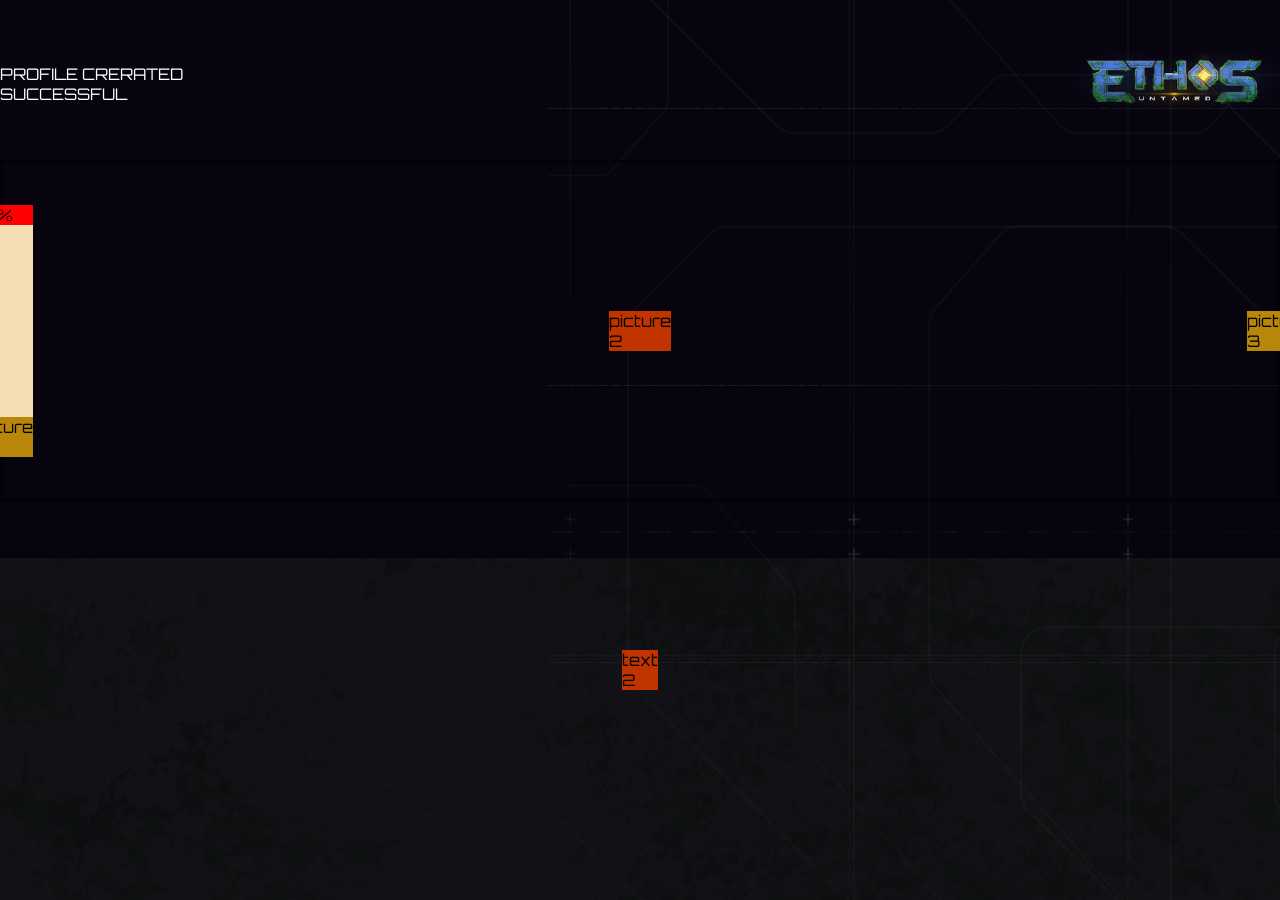
==== mine.html @ 4f8511f3 "brief 2" ====
<!DOCTYPE html>
<html lang="en">
<html lang="en">
<link rel="stylesheet" href="style.css">

<head>
    <meta charset="UTF-8">
    <meta name="viewport" content="width=device-width, initial-scale=1.0">
    <title>Document</title>
</head>

<body>
    <div class="princdiv">
        <div class="heaad">
            <div class="headtext">PROFILE CRERATED SUCCESSFUL</div>
            <div class="logoo"><img src="./assets/img/logo transparent 1 (1).png" alt="nothing">
            </div>
        </div>

        <div class="headdiv">
            <div class="level" style="background-color: wheat;">
                <div class="picture11" style="background-color: red;">80%</div>
                <div class="picture22" style="background-color: rgb(193, 52, 0);">
                    <p id="bor"></p>
                </div>
                <div class="picture33" style="background-color: darkgoldenrod;">picture 3</div>
            </div>
            <div class="picture2" style="background-color: rgb(193, 52, 0);">picture 2</div>
            <div class="picture3" style="background-color: darkgoldenrod;">picture 3</div>
        </div>

        <div class="divhead">
            <div class="textdiv1" style="background-color: red;">text 1</div>
            <div class="textdiv2" style="background-color: rgb(193, 52, 0);">text 2</div>
            <div class="textdiv3" style="background-color: darkgoldenrod;">text 3</div>
        </div>

    </div>

    <style>
        .heaad {
            display: flex;
            height: 10rem;
            justify-content: center;
            align-items: center;
            gap: 48rem;
            position: relative;
        }
    </style>
    <style>
        .level {
            display: flex;
            flex-direction: column;
            gap: 6rem;
            position: relative;
        }
    </style>

    <style>
        .headdiv {
            display: flex;
            justify-content: center;
            height: 21rem;
            align-items: center;
            gap: 36rem;
            border: double;
        }
    </style>
    <style>
        .divhead {
            display: flex;
            justify-content: center;
            align-items: center;
            height: 21rem;
            gap: 40rem;
        }
    </style>
    <style>
        .picture1 {}
    </style>
    <style>
        .picture1 {}
    </style>
    <style>
        .picture1 {}
    </style>

    <style>
        .textdiv1 {}
    </style>
    <style>
        .textdiv1 {}
    </style>
    <style>
        .textdiv1 {}
    </style>

    <style>
        .headtext {
            display: flex;
            justify-content: center;
            width: 22rem;
            height: 2rem;
            color: white;
        }
    </style>


    <style>
        .logoo {
            display: flex;
            height: auto;
            width: 269px;
            justify-content: center;
        }
    </style>

</body>

</html>
---- style.css ----
:root {
    --body: #07040F;
    --text: #FFBD3B;
    --text-secondary: #1d85c7;
    --text-alt: #bebebe;
    --content: #1e1e1e;
    --bg-alt: #212121;
    --sidebar: #272727;
    --border: #434343;
    --text-green: #00ce79;
    --purple: #ab23ff;
    --input: #303030
}

@font-face {
    font-family: Orbitron;
    src: url(assets/Orbitron-VariableFont_wght.ttf) format('truetype')
}

@font-face {
    font-family: 'Blender Pro';
    src: url(assets/BLENDERPRO-BOLD.TTF) format('truetype')
}

* {
    margin: 0;
    padding: 0
}

html {
    margin: 0 !important;
    overflow: auto !important;
    scroll-behavior: smooth
}

body {
    font-family: Orbitron;
    background-color: var(--body);
    overflow-x: hidden;
    overflow-y: hidden;
    -webkit-font-smoothing: antialiased;
    -moz-osx-font-smoothing: grayscale;
    align-items: center
}

img {
    max-width: 100%;
    height: auto
}

.column {
    display: flex;
    flex-direction: column
}

li {
    list-style: none
}

a {
    text-decoration: none;
    font-family: Hacen
}

h1,
h2,
h3,
h4,
h5,
h6 {
    font-family: Orbitron;
    color: var(--text);
    margin: 0
}

p {
    font-family: Orbitron;
    font-style: normal;
    font-weight: 400;
    line-height: 150%;
    font-size: 1rem;
    color: #778b9e
}

.hero {
    background: url('assets/img/Vector\ 1\ \(6\).svg') no-repeat center, url('assets/img/Group\ 361.png') no-repeat center;
    position: relative;
    width: 100%;
    height: 100vh;
    display: flex;
    align-items: center;
    justify-content: center;
    flex-direction: column;
    gap: 2rem
}

.hero-logo {
    width: 53.5rem;
    height: auto
}

.hero-socials {
    position: absolute;
    display: flex;
    gap: 1rem;
    flex-direction: column;
    left: 6%;
    align-items: center
}

.hero-socials>p {
    writing-mode: vertical-rl;
    text-orientation: mixed;
    color: rgba(255, 255, 255, .8);
    text-align: center;
    font-size: 18.471px;
    font-style: normal;
    font-weight: 400;
    line-height: normal;
    text-transform: uppercase
}

.hero-text>p {
    writing-mode: vertical-rl;
    text-orientation: mixed;
    color: rgba(255, 255, 255, .8);
    text-align: center;
    font-family: Orbitron;
    font-size: 11px;
    font-style: normal;
    font-weight: 600;
    line-height: normal;
    position: absolute;
    top: 9%;
    right: 5%
}

.hero-slogan {
    color: #fff;
    font-family: Orbitron;
    font-size: 24px;
    font-style: normal;
    font-weight: 500;
    line-height: normal;
    text-transform: uppercase;
    position: absolute;
    top: 53%
}

.logo-container {
    display: flex;
    flex-direction: column;
    align-items: center
}

.hero-play-button {
    width: 7.594rem;
    height: 5.031rem;
    background-color: transparent;
    border: 0 solid;
    background-image: url("assets/img/Group\ 361\ \(1\).svg");
    background-repeat: no-repeat;
    z-index: 2;
    background-size: contain;
    clip-path: polygon(0 0, 88.5% 0, 100% 16%, 100% 100%, 11% 100%, 0 83%)
}

.hero-play-button:hover {
    background-color: #778b9e
}

.call-to-action {
    display: flex;
    align-items: center;
    gap: 2rem
}

.cta-button {
    width: 134px;
    height: 49px;
    background: rgba(0, 0, 0, .4);
    color: rgba(255, 255, 255, .82);
    text-align: center;
    font-family: Orbitron;
    font-size: 8.6px;
    font-style: normal;
    font-weight: 800;
    position: relative;
    line-height: normal;
    letter-spacing: .688px;
    text-transform: uppercase;
    z-index: 2;
    border: .5px solid rgba(255, 255, 255, .22)
}

.cta-button::before {
    content: "";
    position: absolute;
    display: inline-block;
    width: 5px;
    height: 5px;
    background-color: rgba(255, 255, 255, .58);
    top: -3%;
    left: -2%
}

.cta-button::after {
    content: "";
    position: absolute;
    display: inline-block;
    width: 5px;
    height: 5px;
    background-color: rgba(255, 255, 255, .58);
    bottom: -3%;
    right: -2%;
    transition: 1s ease-in
}

.cta-button:hover {
    background-color: rgba(217, 217, 217, .21)
}

nav {
    width: 100%;
    height: 73px;
    background-color: rgba(0, 0, 0, .44);
    display: flex;
    align-items: center;
    justify-content: center
}

.nav-ul {
    display: flex;
    width: 90%;
    align-items: center;
    justify-content: space-between;
    color: #fff
}

.nav-links>a {
    color: #fff;
    text-align: right;
    font-family: Orbitron;
    font-size: 11px;
    font-style: normal;
    font-weight: 700;
    line-height: normal;
    letter-spacing: 1.1px;
    text-transform: uppercase
}

.footer-hr {
    width: 100%;
    color: #fff;
    background-color: #fff;
    height: .3px;
    border: none
}

footer {
    width: 100%;
    height: 17.5rem;
    background-color: #07040f;
    display: flex;
    flex-direction: column;
    align-items: center;
    justify-content: center;
    margin-top: 4rem
}

.up-footer {
    display: flex;
    width: 100%;
    flex-direction: column;
    height: 11.063rem;
    align-items: center;
    justify-content: center;
    gap: 1.875rem
}

.stores-wrapper {
    width: 100%;
    display: flex;
    align-items: center;
    justify-content: center;
    gap: 50px;
    flex-wrap: wrap
}

.sub-footer {
    width: 100%;
    height: 5rem;
    display: flex;
    align-items: center;
    justify-content: space-around
}

.terms-socials {
    display: flex;
    align-items: center;
    justify-content: space-around;
    gap: 5rem
}

.rights {
    color: #fff;
    text-align: center;
    font-family: "Blender Pro";
    font-size: 12px;
    font-style: normal;
    font-weight: 700;
    line-height: normal;
    text-transform: uppercase
}

.terms>ul {
    display: flex;
    align-items: center;
    gap: 5rem
}

.terms>ul>li {
    color: #fff;
    text-align: center;
    font-family: "Blender Pro";
    font-size: 12px;
    font-style: normal;
    font-weight: 700;
    line-height: normal;
    text-transform: uppercase
}

.socials {
    display: flex;
    align-items: center;
    gap: 2rem
}

.footer-desc {
    display: flex;
    align-items: center;
    justify-content: center;
    width: 90%
}

.footer-desc>p {
    color: #fff;
    width: 90%;
    text-align: center;
    font-family: "Blender Pro";
    font-size: 8px;
    font-style: normal;
    font-weight: 700;
    line-height: normal;
    text-transform: uppercase
}

.story-wrapper {
    display: flex;
    flex-direction: column;
    width: 100%;
    align-items: center;
    height: 100vh;
    justify-content: space-around;
    background-image: url('assets/img/Group\ 365\ \(1\).png');
    background-repeat: no-repeat;
    background-size: 100% 150%;
    object-fit: contain
}

.story-cointainer {
    display: flex;
    width: 90%;
    align-items: center;
    justify-content: space-around
}

.story-column {
    display: flex;
    flex-direction: column;
    align-items: flex-start
}

.story-content {
    margin-left: 2rem;
    display: flex;
    flex-direction: column;
    width: 25.688rem;
    height: 16.625rem;
    margin-top: 2rem;
    gap: 1rem
}

.story-title>h1 {
    color: #fff;
    text-align: center;
    font-family: Orbitron;
    font-size: 48px;
    font-style: normal;
    font-weight: 400;
    line-height: normal;
    letter-spacing: 3.84px;
    text-transform: uppercase
}

.story-slider {
    width: 34.375rem
}

.swiper-slide {
    display: flex;
    justify-content: center;
}

.story-slogan {
    position: relative
}

.story-pagination {
    color: #537dd8;
    font-family: "Blender Pro";
    font-size: 13px;
    font-style: normal;
    font-weight: 700;
    line-height: normal;
    text-transform: uppercase
}

.story-pagination::before {
    content: "";
    width: 6px;
    height: 6px;
    background-color: #537dd8;
    display: inline-block;
    margin-right: .3rem;
    margin-bottom: .09rem
}

mark {
    background-color: #537dd8;
    color: #fff
}

.story-slogan>svg {
    position: absolute;
    right: 0;
    bottom: 0
}

.story-slogan>h2 {
    width: 16.813rem;
    color: #fff;
    font-family: "Blender Pro";
    font-size: 20px;
    font-style: normal;
    font-weight: 700;
    line-height: normal;
    text-transform: uppercase
}

.story-p {
    color: #fff;
    font-family: Orbitron;
    font-size: 12px;
    font-style: normal;
    font-weight: 700;
    line-height: 189%;
    text-transform: capitalize
}

.story-button {
    position: relative;
    width: 134px;
    height: 49px;
    background: rgba(83, 125, 216, .12);
    color: rgba(255, 255, 255, .82);
    text-align: center;
    font-family: Orbitron;
    font-size: 8.5px;
    font-style: normal;
    font-weight: 800;
    line-height: normal;
    letter-spacing: .68px;
    border: none;
    text-transform: uppercase
}

.story-button::before {
    content: "";
    position: absolute;
    display: inline-block;
    width: 5px;
    height: 5px;
    background-color: rgba(255, 255, 255, .58);
    top: -3%;
    left: -2%
}

.story-button::after {
    content: "";
    position: absolute;
    display: inline-block;
    width: 5px;
    height: 5px;
    background-color: rgba(255, 255, 255, .58);
    bottom: -3%;
    right: -2%;
    transition: 1s ease-in
}

.story-button:hover {
    background-color: rgba(83, 125, 216, .25)
}

.story-character {
    width: auto;
    height: auto
}

.teaser-wrapper {
    height: 26.313rem;
    width: 100%;
    display: flex;
    align-items: center;
    justify-content: center;
    background-image: url('assets/img/Frame\ 1\ \(3\).png');
    background-repeat: no-repeat;
    background-size: 100% 100%;
    object-fit: contain
}

.teaser-container {
    display: flex;
    flex-direction: column;
    align-items: center;
    justify-content: center;
    gap: 1rem
}

.teaser-cta>p {
    color: rgba(255, 255, 255, .83);
    font-size: 32px;
    font-style: normal;
    font-weight: 400;
    line-height: normal;
    letter-spacing: 5.76px;
    text-transform: uppercase;
    width: 34.625rem;
    height: auto;
    --s: 20px;
    --t: 1px;
    --g: 10px;
    padding: calc(var(--g) + var(--t));
    outline: var(--t) solid #fff;
    outline-offset: calc(-1*var(--t));
    mask: conic-gradient(at var(--s) var(--s), #0000 75%, #000 0) 0 0/calc(100% - var(--s)) calc(100% - var(--s)), linear-gradient(#000 0 0) content-box;
    transition: .4s
}

.news-papper-wrraper {
    height: 329px;
    width: 100%;
    display: flex;
    align-items: center;
    justify-content: center;
    background-image: url('assets/img/Rectangle\ 117.png');
    background-repeat: no-repeat;
    background-size: 100% 100%;
    object-fit: contain
}

.news-papper-title {
    color: #fff;
    width: 501px;
    text-align: center;
    font-family: Orbitron;
    font-size: 32px;
    font-style: normal;
    font-weight: 700;
    line-height: 120%
}

.profile-setup-wrraper {
    display: flex;
    flex-direction: column;
    align-items: center;
    height: 1198px;
    gap: 106px
}

.profile-setup-cta {
    width: 973.22px;
    margin-top: 88px
}

.profile-setup-cta>p {
    color: rgba(255, 255, 255, .83);
    text-align: center;
    font-family: Orbitron;
    font-size: 30.508px;
    font-style: normal;
    font-weight: 400;
    line-height: normal;
    letter-spacing: 5.492px;
    text-transform: uppercase
}

.profile-setup-cta>p>span {
    color: #fff;
    font-size: 30.508px;
    font-style: normal;
    font-weight: 400;
    line-height: normal;
    letter-spacing: 5.492px;
    text-transform: uppercase;
    background-color: rgba(255, 234, 49, .51)
}

.profile-setup-container {
    display: flex;
    flex-direction: column;
    align-items: flex-start;
    width: 1309px;
    height: 819px
}

.profile-setup-cta::before {
    display: inline-block;
    content: url('assets/img/Group\ 371.png');
    transform: translateY(-1rem) translateX(5%)
}

.profile-setup-cta::after {
    display: inline-block;
    content: url('assets/img/Group\ 371.png');
    transform: translateY(1rem) translateX(5%)
}

.profile-setup-title>h1 {
    width: 553px;
    color: #fff;
    font-family: Orbitron;
    font-size: 40px;
    font-style: normal;
    font-weight: 400;
    line-height: normal;
    text-transform: uppercase
}

.profile-setup-slogan>h1 {
    color: #fff;
    margin-left: 2rem;
    margin-top: .5rem;
    font-family: Orbitron;
    font-size: 14px;
    font-style: normal;
    font-weight: 400;
    line-height: normal;
    text-transform: uppercase
}

.profile-setup-slogan>h1>span {
    color: #000;
    font-size: 14px;
    font-style: normal;
    font-weight: 700;
    line-height: normal;
    text-transform: uppercase;
    background-color: rgba(255, 234, 49, 1);
    clip-path: polygon(0 0, 97% 0, 100% 20%, 100% 100%, 0 100%)
}

.profile-setup-card {
    margin-top: 130px;
    height: 619px;
    position: relative;
    display: flex;
    align-items: center;
    justify-content: space-around
}

.profile-setup-card-shape {
    position: absolute
}

.character-slider {
    width: 40%
}

.character-info {
    width: 50%;
    display: flex;
    flex-direction: column;
    gap: 1rem
}

.character-info-title>h1 {
    color: #fff;
    font-family: Orbitron;
    font-size: 48px;
    font-style: normal;
    font-weight: 400;
    line-height: normal;
    letter-spacing: 3.84px;
    text-transform: uppercase
}

.character-info-title::before {
    content: "";
    display: inline-block;
    width: 123px;
    height: 14.5px;
    background-color: rgba(255, 234, 49, 1);
    clip-path: polygon(0 0, 80% 1%, 100% 100%, 100% 100%, 0 100%)
}

.character-info-title::after {
    display: inline-block;
    content: url('assets/img/ETHOS\ UNTAMED.png')
}

.character-info-text {
    color: #fff;
    font-family: "Blender Pro";
    font-size: 12px;
    font-style: normal;
    font-weight: 700;
    line-height: 189%;
    text-transform: capitalize
}

.character-info-input {
    display: flex;
    gap: 22px
}

.character-info-input>input[type=text] {
    width: 196px;
    height: 29px;
    background-color: transparent;
    border: 1px solid rgba(255, 255, 255, .6)
}

.character-info-button {
    width: 105.841px;
    height: 38.703px;
    background: rgba(255, 234, 49, .28);
    border: none;
    background-image: url(assets/img/Exclude.png);
    background-repeat: no-repeat;
    background-size: 100% 100%
}

.section-number {
    color: #ffea31;
    font-family: "Blender Pro";
    font-size: 13px;
    font-style: normal;
    font-weight: 700;
    line-height: normal;
    text-transform: uppercase
}

.profile-setup-container>.section-number::before {
    content: "";
    width: 6px;
    height: 6px;
    background-color: rgba(255, 234, 49, 1);
    display: inline-block;
    margin-right: .3rem;
    margin-bottom: .09rem
}

.headd h2 {
    display: flex;
    font-family: Orbitron;
    color: white;
    padding-top: 30px;
    font-size: 40px;
    padding-left: 70px;
    text-transform: uppercase;
}

.headd p {
    color: white;
    padding-left: 80px;
    padding-left: 120px;
    text-transform: uppercase;
}

.loaa p {
    display: flex;
    font-family: Orbitron;
    padding-top: 60px;
    padding-left: 180px;
    font-size: x-large;
    position: absolute;
    letter-spacing: 12px;
    top: 80px;
    color: white;
    text-transform: uppercase;
}

.loaa h2 {
    font-family: Orbitron;
    color: rgb(244, 244, 244);
    font-size: xx-large;
    position: absolute;
    top: 140px;
    left: 840px
}

.loaa {
    display: flex;
    padding-left: 180px;
    position: absolute;
    top: 68px;
    left: 49px;
}

#piii {
    position: absolute;
    top: 22rem;
    display: flex;
    left: 25rem;
    width: 300px;
    height: 450px;

}

.pica {
    position: absolute;
    left: 73px;
    height: 959px;
}


.desc {
    display: flex;
    align-items: start;
    justify-content: center;
    flex-wrap: wrap;
    color: white;
    gap: 10px;
    flex-direction: column;
    position: absolute;
    top: 29rem;
    left: 60rem;
    width: 40vw;
}

#vo1 {
    position: absolute;
    bottom: 100px;

}

#char {
    position: absolute;
    top: -73px;
    background-color: #00ce79;
    color: #000;
    width: 110px;
    border-top-right-radius: 40%;
    padding-left: 2%;


}

#Turtle {
    position: absolute;
    top: -43px;
    letter-spacing: 10px;
    text-transform: uppercase;
    font-size: xx-large;

}


#para {
    position: absolute;
    top: 50px;
}

#buttonn {
    position: absolute;
    top: 200px;
    width: 180px;
    height: 50px;
    background-color: green;
    border-radius: 15px;
    color: #f9f9f9;
    z-index: 100;

}

body {
    background-image: url("assets/img/Group\ 365.png");
}

.div {
    border: 2px solid grey;
    width: 22vw;
    position: absolute;
    left: 861px;
    top: 181px;
}

.div2 {
    border: 2px solid green;
    width: 26vw;
    position: absolute;
    left: 358px;
    top: 181px;
}

.div3 {
    border: 2px solid green;
    width: 11vw;
    position: absolute;
    left: 875px;
    top: 206px;
}

.div4 {
    border: solid white;
    display: flex;
    position: absolute;
    left: 635px;
    top: 821px;
    width: 50px;
}


#analyze {
    font-family: Orbitron;
    color: green;
    position: absolute;
    left: -131px;
    top: -198px;
}

#dino1 {
    display: flex;
    position: absolute;
    left: 358px;
    top: 864px;
    width: 62px;
}

#dino2 {
    display: flex;
    position: absolute;
    left: 452px;
    top: 864px;
    width: 64px;
}

#dino3 {
    display: flex;
    position: absolute;
    left: 567px;
    top: 861px;
    width: 66px;
}

.linee {
    display: flex;
    position: absolute;
    top: 910px;
    left: 421px;
    width: 32px;
    height: 2px;
}

.linee1 {
    display: flex;
    position: absolute;
    top: 910px;
    left: 519px;
    width: 44px;
    height: 2px;
}

.diva {
    display: flex;
    position: absolute;
    left: 631px;
    top: 901px;
    width: 47px;
    height: 2px;
}

.divaa {
    display: flex;
    position: absolute;
    left: 608px;
    top: 833px;
    width: 139px;
    height: 2px;
    transform: rotate(89deg);
}

.rflech {
    display: flex;
    position: absolute;
    left: 773px;
    top: 587px;
}

.lflech {
    display: flex;
    position: absolute;
    left: 330px;
    top: 587px;
}

.zwa9a1 {
    display: flex;
    position: absolute;
    left: 252px;
    top: 315px;
}

.zwa9a2 {
    display: flex;
    position: absolute;
    right: 416px;
    top: 247px;
    width: 44px;
    height: 9px;
}

.zwa9a3 {
    display: flex;
    position: absolute;
    left: 183px;
    top: 507px;
    width: 14px;
    height: 14px;
}

.zwa9a4 {
    display: flex;
    position: absolute;
    right: 196px;
    top: 300px;
    width: 15px;
    height: 14px;
}

.zwa9a5 {
    display: flex;
    position: absolute;
    right: 249px;
    bottom: -59px;
    width: 15px;

}


.headd2 h2 {
    display: flex;
    font-family: Orbitron;
    color: white;
    padding-top: 30px;
    font-size: 40px;
    padding-left: 70px;
    text-transform: uppercase;
}

.headd2 p {
    color: white;
    padding-left: 80px;
    padding-left: 120px;
    text-transform: uppercase;
}

.loaa2 p {
    display: flex;
    font-family: Orbitron;
    padding-top: 60px;
    padding-left: 180px;
    font-size: x-large;
    position: absolute;
    letter-spacing: 12px;
    top: 80px;
    color: white;
    text-transform: uppercase;
}

.loaa2 h2 {
    font-family: Orbitron;
    color: rgb(244, 244, 244);
    font-size: xx-large;
    position: absolute;
    top: 140px;
    left: 840px
}

.loaa2 {
    display: flex;
    padding-left: 180px;
    position: absolute;
    top: 68px;
    left: 49px;
}

#piii2 {
    position: absolute;
    top: 33rem;
    display: flex;
    left: 26.5rem;
    width: 276px;
    height: 170;

}

#guuun {
    display: flex;
    position: absolute;
    left: 413px;
    top: 455px;
    width: 322px;
    height: 281px;
}

#gun1 {
    display: flex;
    position: absolute;
    left: 440px;
    top: 867px;
    width: 82px;
    height: 92px;
}

.pica2 {
    position: absolute;
    left: 73px;
    height: 959px;
}


.desc2 {
    display: flex;
    align-items: start;
    justify-content: center;
    flex-wrap: wrap;
    color: white;
    gap: 10px;
    flex-direction: column;
    position: absolute;
    top: 29rem;
    left: 60rem;
    width: 40vw;
}

#vo12 {
    position: absolute;
    bottom: 100px;

}

#waponn {
    position: absolute;
    top: -73px;
    background-color: #00ce79;
    color: #000;
    width: 110px;
    border-top-right-radius: 40%;
    padding-left: 2%;


}

#assult {
    position: absolute;
    top: -43px;
    letter-spacing: 10px;
    text-transform: uppercase;
    font-size: xx-large;

}


#para2 {
    position: absolute;
    top: 50px;
}

#buttonn2 {
    position: absolute;
    top: 200px;
    width: 180px;
    height: 50px;
    background-color: green;
    border-radius: 15px;
    color: #f9f9f9;
    z-index: 100;

}

body {
    background-image: url("assets/img/Group\ 365.png");
}

.div2222 {
    border: 2px solid grey;
    width: 22vw;
    position: absolute;
    left: 878px;
    top: 182px;
}

.div3333 {
    border: 2px solid green;
    width: 27vw;
    position: absolute;
    left: 358px;
    top: 181px;
}

.div4444 {
    border: 2px solid green;
    width: 11vw;
    position: absolute;
    left: 875px;
    top: 206px;
}

.div42 {
    border: solid white;
    display: flex;
    position: absolute;
    left: 635px;
    top: 821px;
    width: 50px;
}


#analyze2 {
    font-family: Orbitron;
    color: green;
    position: absolute;
    left: -131px;
    top: -198px;
}

#dino12 {
    display: flex;
    position: absolute;
    left: 358px;
    top: 864px;
    width: 62px;
    background-image: image-set("./assets/img/Rectangle 73.png");
}

#dino22 {
    height: 89px;
    display: flex;
    position: absolute;
    left: 453px;
    top: 864px;
    background-image: image-set("./assets/img/re");
}

#dino32 {
    display: flex;
    position: absolute;
    left: 567px;
    top: 861px;
    width: 66px;
    background-image: image-set("./assets/img/guun3.png");
}

.linee2 {
    display: flex;
    position: absolute;
    top: 910px;
    left: 421px;
    width: 32px;
    height: 2px;
}

.linee12 {
    display: flex;
    position: absolute;
    top: 910px;
    left: 519px;
    width: 44px;
    height: 2px;
}

.diva2 {
    display: flex;
    position: absolute;
    left: 631px;
    top: 901px;
    width: 47px;
    height: 2px;
}

.divaa2 {
    display: flex;
    position: absolute;
    left: 608px;
    top: 833px;
    width: 139px;
    height: 2px;
    transform: rotate(89deg);
}

.rflech2 {
    display: flex;
    position: absolute;
    left: 773px;
    top: 587px;
}

.lflech2 {
    display: flex;
    position: absolute;
    left: 330px;
    top: 587px;
}

.zwa9a12 {
    display: flex;
    position: absolute;
    left: 252px;
    top: 315px;
}

.zwa9a22 {
    display: flex;
    position: absolute;
    right: 416px;
    top: 247px;
    width: 44px;
    height: 9px;
}

.zwa9a32 {
    display: flex;
    position: absolute;
    left: 183px;
    top: 507px;
    width: 14px;
    height: 14px;
}

.zwa9a42 {
    display: flex;
    position: absolute;
    right: 196px;
    top: 300px;
    width: 15px;
    height: 14px;
}

.zwa9a52 {
    display: flex;
    position: absolute;
    right: 249px;
    bottom: -59px;
    width: 15px;

}


#guun2 {
    display: flex;
}

#guun3 {
    display: flex;
}

#guun4 {
    display: flex;
}


.ima {
    display: flex;
    height: 100vh;
    justify-content: center;
    align-items: center;
    gap: 60px;
}

#parag {
    display: flex;
    position: absolute;
    height: 100px;
    left: 466px;
    top: 311px;
}

/* .guld{
    display: flex;
    position: relative;
} */

/* #gold1000 {
    display: flex;
    color: aliceblue;
    position: relative;
    bottom: 69px;
    left: 63px;
} */

/* #discordtext {
    display: flex;
    position: relative;
    bottom: 69px;
    left: 63px;
    font-size: 15px;
} */

/* #nfttext {
    display: flex;
    position: relative;
    bottom: 69px;
    left: 63px;

} */

.div23 {
    display: flex;
    border: 2px solid yellow;
    width: 27vw;
    position: absolute;
    left: 358px;
    top: 181px;
}

.div33 {
    display: flex;
    border: 2px solid yellow;
    width: 11vw;
    position: absolute;
    left: 875px;
    top: 206px;
}

.buton1 {
    height: 45px;
    width: 176px;
    position: absolute;
    left: 42rem;
    top: 2rem;
    border-top-right-radius: 28px;
    gap: 10px;
    text-transform: uppercase;
    letter-spacing: 2px;
    border: none;
    border: rgba(117, 117, 0, 0.867) solid 1px;
    background-color: transparent;
}

.butons {
    position: absolute;
    gap: 90px;
    top: -11rem;
    position: relative;
    display: flex;
    align-items: center;
    justify-content: center;
}

.buton2 {
    height: 45px;
    width: 176px;
    position: absolute;
    left: 65rem;
    top: 2rem;
    border-top-right-radius: 28px;
    color: aliceblue;
    border: none;
    border: rgba(120, 120, 2, 0.869) solid 1px;
    background-color: transparent;
    justify-content: center;
    text-transform: uppercase;
}

/* .imaaa{
    display: flex;
    justify-content: center;
} */
.sharee1 {
    background-color: #00000047;
    left: 28%;
    display: flex;
    justify-content: center;
    align-items: center;
    position: absolute;
    top: 27%;
    height: 24rem;
    width: 56rem;
}

.shareimag {
    display: flex;
    gap: 68px;
}

.sharetext {
    display: flex;
    top: 3rem;
    display: flex;
    position: absolute;
    left: 7rem;
    color: white;
    text-transform: uppercase;
    letter-spacing: 10px;
}

.butonn1 {
    color: aliceblue;
    background-color: transparent;
    width: 174px;
    height: 37px;
    display: flex;
    position: absolute;
    top: 17rem;
    left: 21rem;
    justify-content: center;
    align-items: center;
    gap: 27px;
    letter-spacing: 6px;
    text-transform: uppercase;
    border-color: #858512a1;
    border-bottom-right-radius: 18px;
}

.shabutoon {
    background-color: #000000;
    display: flex;
    position: absolute;
    left: 900px;
    height: 32px;
    width: 32px;
    top: -37px;
    justify-content: center;
    border-color: grey;
    border-style: solid;
    align-items: center;
    border-radius: 4px;
}
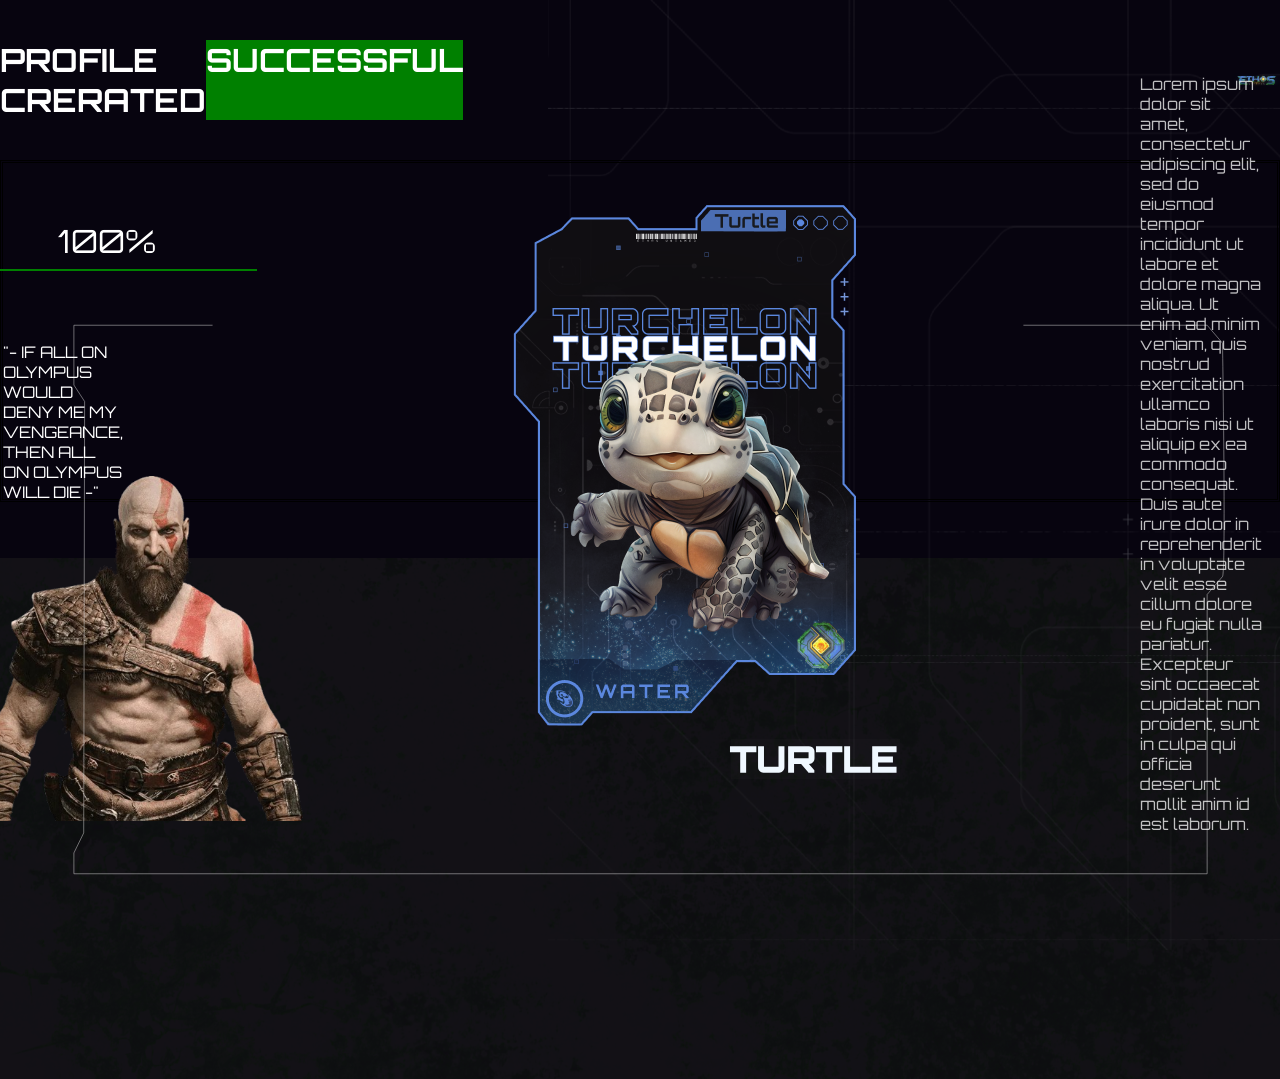
==== commit c2c67ccd: "finishd" ====
--- a/mine.html
+++ b/mine.html
@@ -12,30 +12,55 @@
 <body>
     <div class="princdiv">
         <div class="heaad">
-            <div class="headtext">PROFILE CRERATED SUCCESSFUL</div>
+            <h1 class="headtext">PROFILE CRERATED <mark style="background-color:  green;">SUCCESSFUL</mark> </h1>
             <div class="logoo"><img src="./assets/img/logo transparent 1 (1).png" alt="nothing">
             </div>
         </div>
 
         <div class="headdiv">
-            <div class="level" style="background-color: wheat;">
-                <div class="picture11" style="background-color: red;">80%</div>
-                <div class="picture22" style="background-color: rgb(193, 52, 0);">
+            <div class="level">
+                <div class="picture11">100%</div>
+                <div class="picture22">
                     <p id="bor"></p>
                 </div>
-                <div class="picture33" style="background-color: darkgoldenrod;">picture 3</div>
+                <div class="picture33"> <img src="./assets/img/God-Of-War-PNG-Clipart-Background-removebg-preview.png"
+                        alt=""></div>
             </div>
-            <div class="picture2" style="background-color: rgb(193, 52, 0);">picture 2</div>
-            <div class="picture3" style="background-color: darkgoldenrod;">picture 3</div>
+            <div class="picture2"><img src="./assets/img/turchelon.png" alt="nothing"></div>
+            <img class="pica" src="./assets/img/Vector 47.svg" alt="we are sorry " style="top: 120px;" width="90%">
+
         </div>
 
         <div class="divhead">
-            <div class="textdiv1" style="background-color: red;">text 1</div>
-            <div class="textdiv2" style="background-color: rgb(193, 52, 0);">text 2</div>
-            <div class="textdiv3" style="background-color: darkgoldenrod;">text 3</div>
+            <div class="textdiv1v">"- If All On Olympus Would Deny Me My Vengeance, Then All
+                On Olympus Will Die -"</div>
+            <div class="textdiv2">TURTLE</div>
+            <div class="picture3">
+                <img src="./assets/img/guuun.png" alt="" style="background-image: url(./assets/img/GUUUN1.png);">
+            </div>
+            <div class="textdiv3v">Lorem ipsum dolor sit amet, consectetur
+                adipiscing elit, sed do eiusmod tempor incididunt ut labore et dolore magna aliqua. Ut enim ad minim
+                veniam, quis nostrud exercitation ullamco laboris nisi ut aliquip ex ea commodo consequat. Duis aute
+                irure dolor in reprehenderit in voluptate velit esse cillum dolore eu fugiat nulla pariatur.
+                Excepteur sint occaecat cupidatat non proident, sunt in culpa qui officia deserunt mollit anim id est
+                laborum.</div>
         </div>
+        <div class="assult" style="color: white;">ASSAULT TRIFLE</div>
+
 
     </div>
+    <style>
+        .assult {
+            display: flex;
+            color: white;
+            position: absolute;
+            left: 87rem;
+            text-transform: capitalize;
+            letter-spacing: 5px;
+            -webkit-text-stroke: thick;
+            top: 57rem;
+        }
+    </style>
 
     <style>
         .heaad {
@@ -71,40 +96,104 @@
             display: flex;
             justify-content: center;
             align-items: center;
-            height: 21rem;
+            height: 28rem;
             gap: 40rem;
         }
     </style>
     <style>
+        .picture11 {
+            text-align: center;
+            color: white;
+            font-size: xx-large;
+            position: relative;
+            left: -69px;
+            bottom: 90px;
+        }
+    </style>
+    <style>
+        .picture22 {
+            display: flex;
+            background-color: rgb(255 255 255);
+            position: absolute;
+            color: green;
+            width: 280px;
+            right: -2rem;
+            border: solid 1px;
+            top: -42px;
+        }
+
+        .picture33 {
+            display: flex;
+            position: absolute;
+            width: 24rem;
+            left: -13rem;
+            top: 165px;
+        }
+    </style>
+    <style>
         .picture1 {}
     </style>
     <style>
-        .picture1 {}
-    </style>
-    <style>
-        .picture1 {}
-    </style>
-
-    <style>
-        .textdiv1 {}
-    </style>
-    <style>
-        .textdiv1 {}
-    </style>
-    <style>
-        .textdiv1 {}
+        .picture2 {
+            display: flex;
+            position: relative;
+            top: 134px;
+            right: 18rem;
+        }
+    </style>
+    <style>
+        .picture3 {
+            display: flex;
+            position: absolute;
+            left: 81rem;
+            top: 41rem;
+            height: 14rem;
+
+        }
+    </style>
+
+    <style>
+        .textdiv1v {
+            color: white;
+            position: relative;
+            left: 13rem;
+            bottom: 19rem;
+            text-transform: uppercase;
+        }
+    </style>
+    <style>
+        .textdiv2 {
+            display: flex;
+            position: relative;
+            left: 11rem;
+            color: aliceblue;
+            letter-spacing: 3px;
+            font-size: xx-large;
+            font-family: 'Orbitron';
+            top: 33px;
+            background-color: #80808008;
+            text-transform: uppercase;
+            text-align: center;
+            -webkit-text-stroke: thick;
+        }
+    </style>
+    <style>
+        .textdiv3v {
+            position: relative;
+            top: -17rem;
+            right: 14rem;
+            color: #ffffffbd;
+        }
     </style>
 
     <style>
         .headtext {
             display: flex;
             justify-content: center;
-            width: 22rem;
-            height: 2rem;
-            color: white;
-        }
-    </style>
-
+            color: white;
+            right: 4rem;
+        }
+    </style>
 
     <style>
         .logoo {
--- a/style.css
+++ b/style.css
@@ -1459,6 +1459,45 @@
     background-color: transparent;
 }
 
+.btn3 {
+    display: inline-block;
+    padding: 8px 16px;
+    background: transparent;
+    text-decoration: none;
+    border-radius: 4px;
+    font-family: sans-serif;
+    color: #919191;
+}
+
+
+.buton3 {
+    z-index: 100;
+    height: 45px;
+    height: 45px;
+    width: 176px;
+    position: absolute;
+    left: 95rem;
+    top: 5rem;
+    gap: 10px;
+    color: #00ce79;
+    text-transform: uppercase;
+    letter-spacing: 2px;
+    border: none;
+    border: #00ce79 solid 2px;
+    background-color: transparent;
+    border-radius: 15px;
+    -webkit-text-stroke: medium;
+
+}
+
+.buton3:hover {
+    color: #00f0ff;
+    border-color: #00f0ff;
+    background: rgba(0, 240, 255, 0.1);
+}
+
+
+
 .butons {
     position: absolute;
     gap: 90px;
